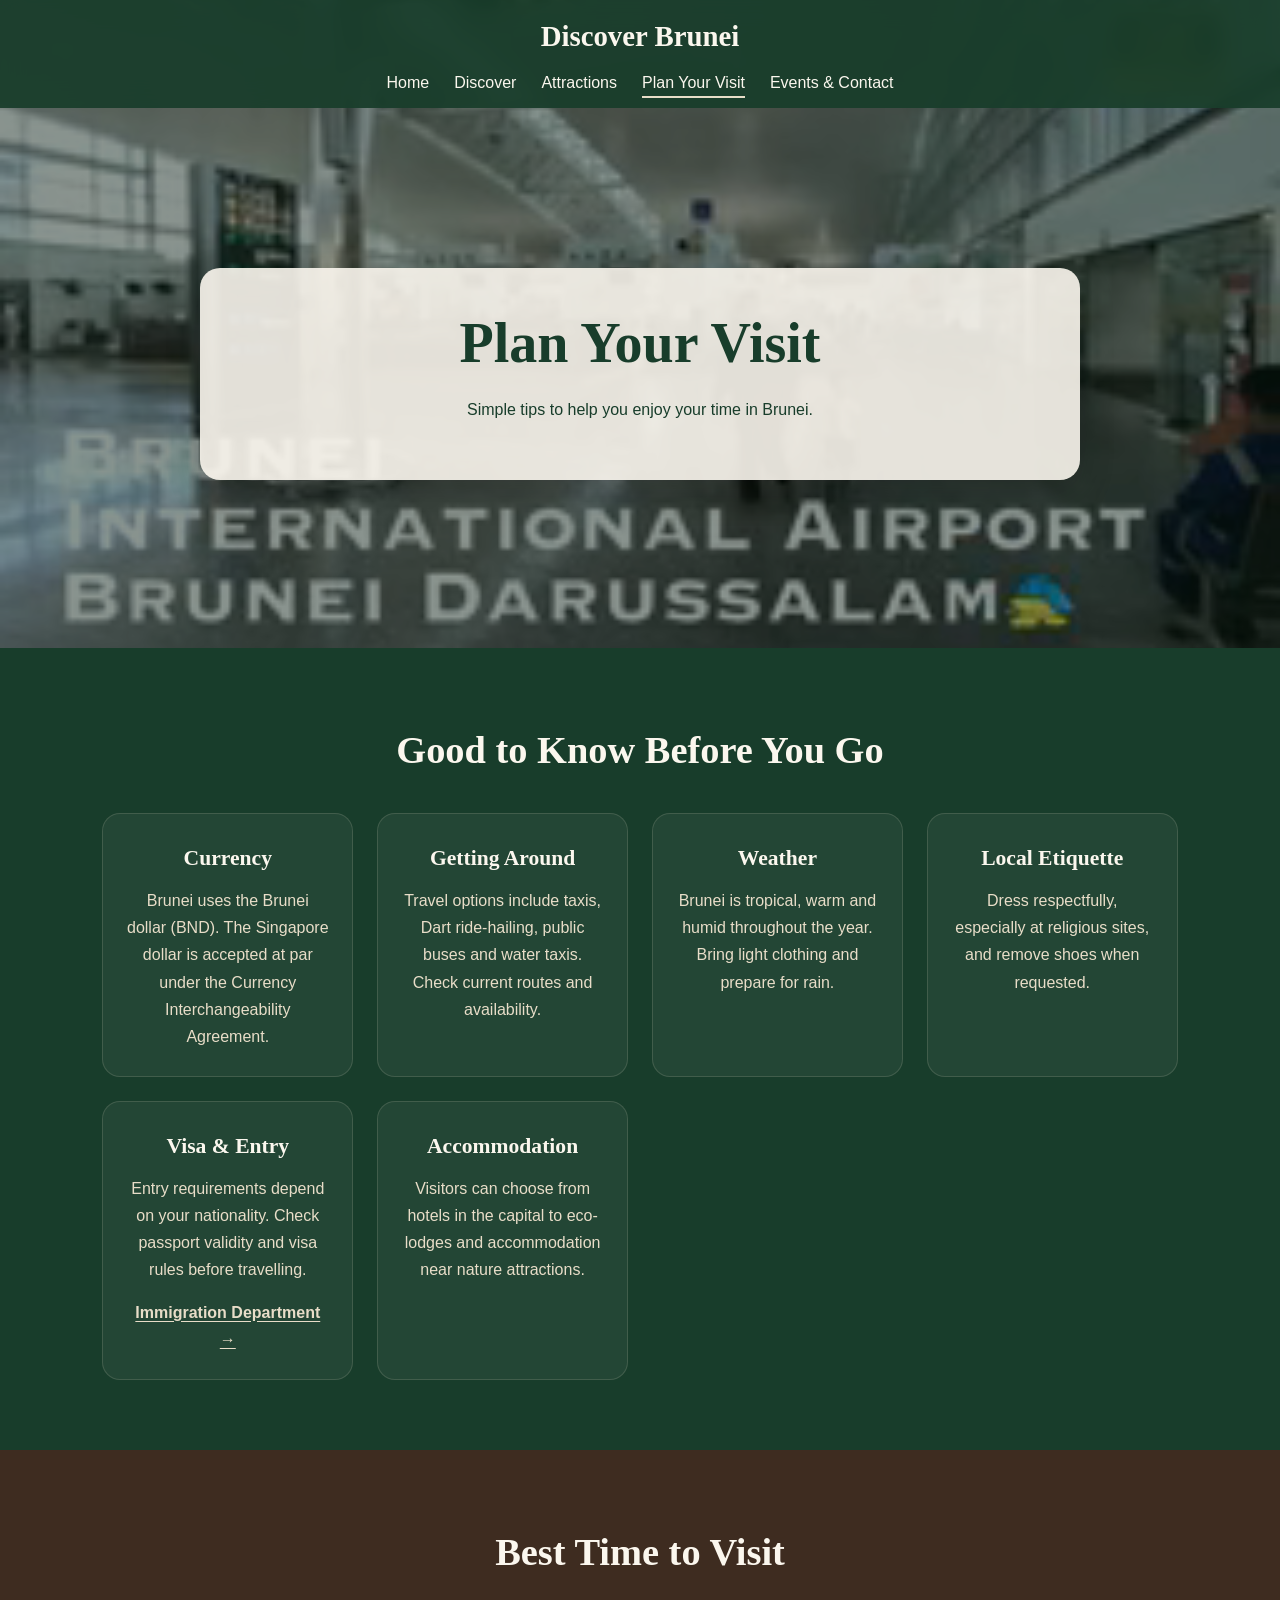
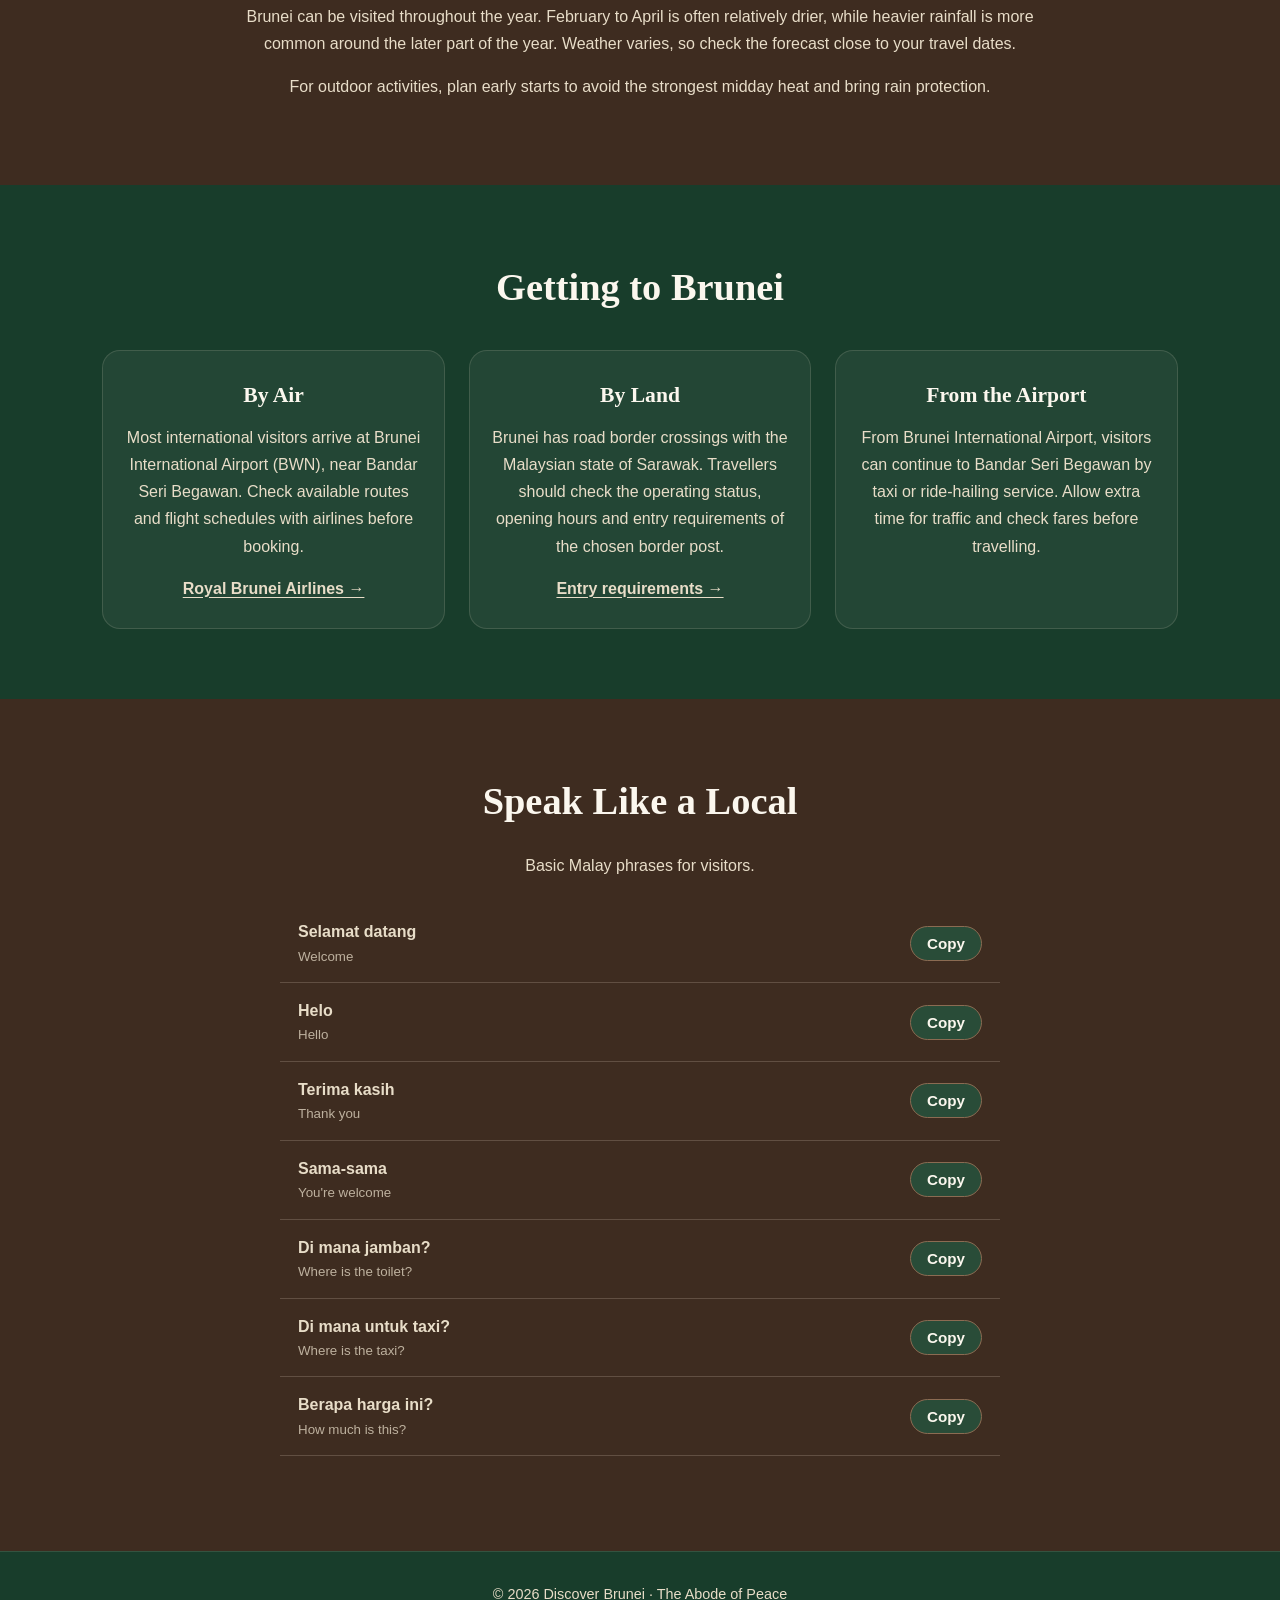
==== visit.html @ 04b5be1a "Upload Discover Brunei website" ====
<!DOCTYPE html>
<html lang="en">
<head>
  <meta charset="UTF-8">
  <meta name="viewport" content="width=device-width, initial-scale=1">
  <meta name="theme-color" content="#183D2B">
  <title>Discover Brunei | Plan Your Visit</title>
  <link rel="stylesheet" href="style.css">
</head>
<body>

<a class="skip-link" href="#main">Skip to content</a>

<header>
  <nav class="navbar" aria-label="Main navigation">
    <a class="logo" href="index.html">Discover Brunei</a>

    <button class="menu-toggle" type="button" aria-label="Open navigation menu" aria-expanded="false" aria-controls="site-menu">
      <span class="hamburger"></span>
    </button>

    <ul class="nav-links" id="site-menu">
      <li><a href="index.html">Home</a></li>
      <li><a href="discover.html">Discover</a></li>
      <li><a href="attractions.html">Attractions</a></li>
      <li><a href="visit.html" aria-current="page">Plan Your Visit</a></li>
      <li><a href="contact.html">Events & Contact</a></li>
    </ul>
  </nav>
</header>

<main id="main">

<section class="hero short">
  <video class="bg-video" autoplay muted loop playsinline preload="metadata" aria-hidden="true">
    <source src="video/visitBruneiVideo.mp4" type="video/mp4">
  </video>

  <div class="hero-overlay"></div>

  <div class="hero-text">
    <h1>Plan Your Visit</h1>
    <p>Simple tips to help you enjoy your time in Brunei.</p>
  </div>
</section>

<section class="section">
  <h2>Good to Know Before You Go</h2>

  <div class="grid">
    <article class="card">
      <h3>Currency</h3>
      <p>Brunei uses the Brunei dollar (BND). The Singapore dollar is accepted at par under the Currency Interchangeability Agreement.</p>
    </article>

    <article class="card">
      <h3>Getting Around</h3>
      <p>Travel options include taxis, Dart ride-hailing, public buses and water taxis. Check current routes and availability.</p>
    </article>

    <article class="card">
      <h3>Weather</h3>
      <p>Brunei is tropical, warm and humid throughout the year. Bring light clothing and prepare for rain.</p>
    </article>

    <article class="card">
      <h3>Local Etiquette</h3>
      <p>Dress respectfully, especially at religious sites, and remove shoes when requested.</p>
    </article>

    <article class="card">
      <h3>Visa & Entry</h3>
      <p>Entry requirements depend on your nationality. Check passport validity and visa rules before travelling.</p>
      <a class="ext-link" href="https://www.immigration.gov.bn" target="_blank" rel="noopener noreferrer">Immigration Department →</a>
    </article>

    <article class="card">
      <h3>Accommodation</h3>
      <p>Visitors can choose from hotels in the capital to eco-lodges and accommodation near nature attractions.</p>
    </article>
  </div>
</section>

<section class="section brown">
  <h2>Best Time to Visit</h2>

  <div class="narrow">
    <p>Brunei can be visited throughout the year. February to April is often relatively drier, while heavier rainfall is more common around the later part of the year. Weather varies, so check the forecast close to your travel dates.</p>

    <p>For outdoor activities, plan early starts to avoid the strongest midday heat and bring rain protection.</p>
  </div>
</section>

<section class="section">
  <h2>Getting to Brunei</h2>

  <div class="grid">
    <article class="card">
      <h3>By Air</h3>
      <p>Most international visitors arrive at Brunei International Airport (BWN), near Bandar Seri Begawan. Check available routes and flight schedules with airlines before booking.</p>
      <a class="ext-link" href="https://www.flybrunei.com" target="_blank" rel="noopener noreferrer">Royal Brunei Airlines →</a>
    </article>

    <article class="card">
      <h3>By Land</h3>
      <p>Brunei has road border crossings with the Malaysian state of Sarawak. Travellers should check the operating status, opening hours and entry requirements of the chosen border post.</p>
      <a class="ext-link" href="https://www.immigration.gov.bn" target="_blank" rel="noopener noreferrer">Entry requirements →</a>
    </article>

    <article class="card">
      <h3>From the Airport</h3>
      <p>From Brunei International Airport, visitors can continue to Bandar Seri Begawan by taxi or ride-hailing service. Allow extra time for traffic and check fares before travelling.</p>
    </article>
  </div>
</section>

<section class="section brown">
  <h2>Speak Like a Local</h2>
  <p class="intro">Basic Malay phrases for visitors.</p>

  <ul class="phrases">
    <li><span><strong>Selamat datang</strong><small>Welcome</small></span><button class="copy" data-text="Selamat datang" type="button">Copy</button></li>
    <li><span><strong>Helo</strong><small>Hello</small></span><button class="copy" data-text="Helo" type="button">Copy</button></li>
    <li><span><strong>Terima kasih</strong><small>Thank you</small></span><button class="copy" data-text="Terima kasih" type="button">Copy</button></li>
    <li><span><strong>Sama-sama</strong><small>You're welcome</small></span><button class="copy" data-text="Sama-sama" type="button">Copy</button></li>
    <li><span><strong>Di mana jamban?</strong><small>Where is the toilet?</small></span><button class="copy" data-text="Di mana jamban?" type="button">Copy</button></li>
    <li><span><strong>Di mana untuk taxi?</strong><small>Where is the taxi?</small></span><button class="copy" data-text="Di mana untuk taxi?" type="button">Copy</button></li>
    <li><span><strong>Berapa harga ini?</strong><small>How much is this?</small></span><button class="copy" data-text="Berapa harga ini?" type="button">Copy</button></li>
  </ul>
</section>

</main>

<footer>
  <p>© 2026 Discover Brunei · The Abode of Peace</p>
</footer>

<script src="script.js"></script>
</body>
</html>
---- style.css ----
/* GENERAL SETTINGS */
:root {
    --dark-green: #183D2B;
    --green: #294C38;
    --brown: #8B6B52;
    --brown-dark: #3E2C20;
    --cream: #E8DDC8;
    --white: #FBF7EE;
}

* {
    margin: 0;
    padding: 0;
    box-sizing: border-box;
}

html {
    scroll-behavior: smooth;
}

body {
    font-family: Arial, sans-serif;
    background: var(--dark-green);
    color: var(--cream);
    line-height: 1.7;
    text-align: center;
    overflow-x: hidden;
}

img, video, iframe {
    max-width: 100%;
}

h1, h2, h3, .logo {
    font-family: Georgia, serif;
}

h1 {
    font-size: clamp(2.2rem, 5vw, 3.5rem);
    line-height: 1.2;
    margin-bottom: 18px;
}

h2 {
    color: var(--white);
    font-size: clamp(1.8rem, 4vw, 2.4rem);
    margin-bottom: 18px;
}

h3 {
    color: var(--white);
    font-size: 1.35rem;
    margin-bottom: 10px;
}

p {
    margin-bottom: 15px;
}

a {
    color: var(--cream);
    text-decoration: none;
}

/* NAVIGATION */
header {
    position: absolute;
    top: 0;
    left: 0;
    width: 100%;
    z-index: 50;
    background: rgba(24, 61, 43, 0.92);
    backdrop-filter: blur(12px);
}

.navbar {
    display: flex;
    flex-direction: column;
    align-items: center;
    padding: 12px 5%;
    gap: 8px;
}

.logo {
    color: var(--white);
    font-size: 1.8rem;
    font-weight: bold;
}

.nav-links {
    list-style: none;
    display: flex;
    flex-wrap: wrap;
    justify-content: center;
    gap: 8px 25px;
}

.nav-links a {
    color: var(--white);
    padding: 5px 0;
    border-bottom: 2px solid transparent;
}

.nav-links a:hover,
.nav-links a[aria-current="page"] {
    border-color: var(--cream);
}

/* HAMBURGER MENU */
.menu-toggle {
    display: none;
}

/* HERO SECTION */
.hero {
    position: relative;
    isolation: isolate;
    display: flex;
    align-items: center;
    justify-content: center;
    min-height: 88vh;
    padding: 170px 8% 70px;
    overflow: hidden;
    background: #526b5b;
}

.hero.short {
    min-height: 72vh;
}

.bg-video {
    position: absolute;
    inset: 0;
    width: 100%;
    height: 100%;
    object-fit: cover;
    max-width: none;
    z-index: -2;
}

.hero-overlay {
    position: absolute;
    inset: 0;
    background: rgba(10, 30, 20, 0.48);
    z-index: -1;
}

.hero-text {
    width: min(100%, 880px);
    padding: clamp(22px, 4vw, 42px);
    background: rgba(251, 247, 238, 0.9);
    border-radius: 20px;
    color: var(--dark-green);
    box-shadow: 0 12px 35px #0003;
}

.hero-text h1,
.hero-text p {
    color: var(--dark-green);
}

.eyebrow,
.subtitle {
    color: var(--green);
    font-weight: bold;
    letter-spacing: 3px;
    font-size: 0.82rem;
}

.hero-buttons {
    display: flex;
    justify-content: center;
    flex-wrap: wrap;
    gap: 12px;
    margin-top: 20px;
}

/* BUTTONS */
.btn, button {
    display: inline-block;
    padding: 11px 24px;
    border: 1px solid var(--brown);
    border-radius: 40px;
    background: var(--green);
    color: var(--white);
    font-size: 0.95rem;
    font-weight: bold;
    cursor: pointer;
}

.btn:hover, button:hover {
    background: var(--brown);
    color: white;
}

.btn-light {
    background: transparent;
    border-color: var(--dark-green);
    color: var(--dark-green);
}

/* CONTENT SECTIONS */
.section {
    width: 100%;
    padding: 70px 8%;
}

.brown {
    background: var(--brown-dark);
}

.narrow {
    max-width: 850px;
    margin: 0 auto;
}

.intro {
    max-width: 760px;
    margin: 0 auto 20px;
}

.grid {
    display: grid;
    grid-template-columns: repeat(auto-fit, minmax(min(250px, 100%), 1fr));
    gap: 24px;
    width: 100%;
    max-width: 1120px;
    margin: 30px auto 0;
}

.card {
    padding: 26px 22px;
    min-width: 0;
    background: #ffffff0d;
    border: 1px solid #e8ddc826;
    border-radius: 18px;
}

.card p:last-child {
    margin-bottom: 0;
}

.content-image {
    display: block;
    width: 100%;
    max-height: 240px;
    object-fit: cover;
    border-radius: 14px;
    margin: 0 auto 16px;
}

.two-column {
    display: grid;
    grid-template-columns: repeat(2, minmax(0, 1fr));
    gap: 25px;
    align-items: center;
    max-width: 1100px;
    margin: 25px auto;
}

/* PHOTO ROW */
.photo-row {
    display: grid;
    grid-template-columns: repeat(auto-fit, minmax(min(220px, 100%), 1fr));
    gap: 18px;
    max-width: 1000px;
    margin: 30px auto 0;
}

.photo-row img {
    display: block;
    width: 100%;
    height: 200px;
    object-fit: cover;
    border-radius: 14px;
}

/* HISTORY */
.history-list {
    text-align: left;
    margin: 25px auto;
    padding-left: 28px;
}

.history-list li {
    padding: 9px 0;
}

/* ATTRACTIONS */
.attractions-section {
    padding: 70px clamp(18px, 5vw, 80px);
}

.filter-group {
    display: flex;
    justify-content: center;
    flex-wrap: wrap;
    gap: 10px;
    margin: 25px auto;
}

.filter-btn.active {
    background: var(--brown);
    border-color: var(--cream);
}

.attractions-grid {
    display: grid;
    grid-template-columns: repeat(3, minmax(0, 1fr));
    gap: 22px;
    max-width: 1320px;
    margin: 30px auto;
}

.attraction-card {
    display: flex;
    flex-direction: column;
    align-items: center;
    padding: 17px;
    min-width: 0;
    background: #ffffff0d;
    border: 1px solid #e8ddc826;
    border-radius: 18px;
}

.attraction-card[hidden] {
    display: none;
}

.attraction-image {
    width: 100%;
    height: 185px;
    object-fit: cover;
    border-radius: 13px;
    margin-bottom: 15px;
}

.attraction-card p {
    font-size: 0.94rem;
}

.attraction-card .show-map {
    margin-top: auto;
}

/* MAP */
.map {
    display: block;
    width: 100%;
    max-width: 1000px;
    height: 420px;
    margin: 25px auto 0;
    border: 0;
    border-radius: 16px;
}

/* MALAY PHRASES */
.phrases {
    list-style: none;
    max-width: 720px;
    margin: 25px auto;
}

.phrases li {
    display: flex;
    justify-content: space-between;
    align-items: center;
    gap: 15px;
    padding: 14px 18px;
    border-bottom: 1px solid #e8ddc833;
    text-align: left;
}

.phrases small {
    display: block;
    opacity: 0.75;
}

.copy {
    padding: 8px 16px;
}

/* CONTACT FORM */
.contact-form {
    max-width: 700px;
    margin: 28px auto 0;
    text-align: left;
    padding: 28px;
    border: 1px solid #e8ddc826;
    border-radius: 18px;
    background: #ffffff0d;
}

.contact-form label {
    display: block;
    margin: 13px 0 5px;
    font-weight: bold;
}

.contact-form input,
.contact-form textarea {
    display: block;
    width: 100%;
    padding: 12px 14px;
    color: var(--white);
    background: #0003;
    border: 1px solid #e8ddc855;
    border-radius: 9px;
    font: inherit;
}

.contact-form textarea {
    min-height: 130px;
    resize: vertical;
}

.contact-form button {
    margin-top: 16px;
}

.form-message {
    margin-top: 12px;
}

.form-message.error,
.contact-form [aria-invalid="true"] {
    color: #ffd0c8;
    border-color: #ffd0c8;
}

.contact-details {
    margin-top: 30px;
}

.contact-details p {
    margin-bottom: 8px;
}

.contact-note {
    margin-top: 30px;
}

.ext-link {
    text-decoration: underline;
    text-underline-offset: 3px;
    font-weight: bold;
}

/* SOURCES */
.sources {
    max-width: 850px;
    margin: 20px auto 0;
    padding-left: 22px;
    text-align: left;
    font-size: 0.92rem;
}

.sources li {
    padding: 4px 0;
    overflow-wrap: anywhere;
}

/* FOOTER */
footer {
    padding: 30px 8%;
    border-top: 1px solid #e8ddc822;
    font-size: 0.9rem;
}

footer p {
    margin: 0;
}

/* ACCESSIBILITY */
.skip-link {
    position: absolute;
    top: 0;
    left: -9999px;
    z-index: 100;
    padding: 10px 18px;
    background: var(--white);
    color: var(--dark-green);
    font-weight: bold;
}

.skip-link:focus {
    left: 12px;
}

a:focus-visible,
button:focus-visible,
input:focus-visible,
textarea:focus-visible {
    outline: 3px solid #ffd166;
    outline-offset: 3px;
}

/* MOBILE RESPONSIVE */
@media (max-width: 900px) {
    .attractions-grid {
        grid-template-columns: repeat(2, minmax(0, 1fr));
    }
}

@media (max-width: 768px) {
    .navbar {
        position: relative;
        flex-direction: row;
        justify-content: space-between;
        padding: 12px 5%;
    }

    .menu-toggle {
        display: block;
        padding: 10px;
        background: transparent;
        border: 0;
    }

    .hamburger,
    .hamburger::before,
    .hamburger::after {
        display: block;
        width: 25px;
        height: 3px;
        background: var(--cream);
        position: relative;
    }

    .hamburger::before,
    .hamburger::after {
        content: "";
        position: absolute;
        left: 0;
    }

    .hamburger::before {
        top: -8px;
    }

    .hamburger::after {
        top: 8px;
    }

    .nav-links {
        display: none;
        position: absolute;
        top: 100%;
        left: 0;
        width: 100%;
        padding: 18px;
        background: var(--dark-green);
        flex-direction: column;
        gap: 12px;
    }

    .nav-links.active {
        display: flex;
    }

    .hero {
        min-height: 78vh;
        padding: 155px 5% 55px;
    }

    .hero.short {
        min-height: 66vh;
    }

    .section {
        padding: 55px 5%;
    }

    .two-column {
        grid-template-columns: 1fr;
    }
}

@media (max-width: 600px) {
    .attractions-grid {
        grid-template-columns: 1fr;
        max-width: 430px;
    }

    .attraction-image {
        height: 220px;
    }

    .phrases li {
        padding: 12px 5px;
    }
}

/* REDUCED MOTION */
@media (prefers-reduced-motion: reduce) {
    *,
    *::before,
    *::after {
        scroll-behavior: auto !important;
        animation-duration: 0.01ms !important;
        transition-duration: 0.01ms !important;
    }
}
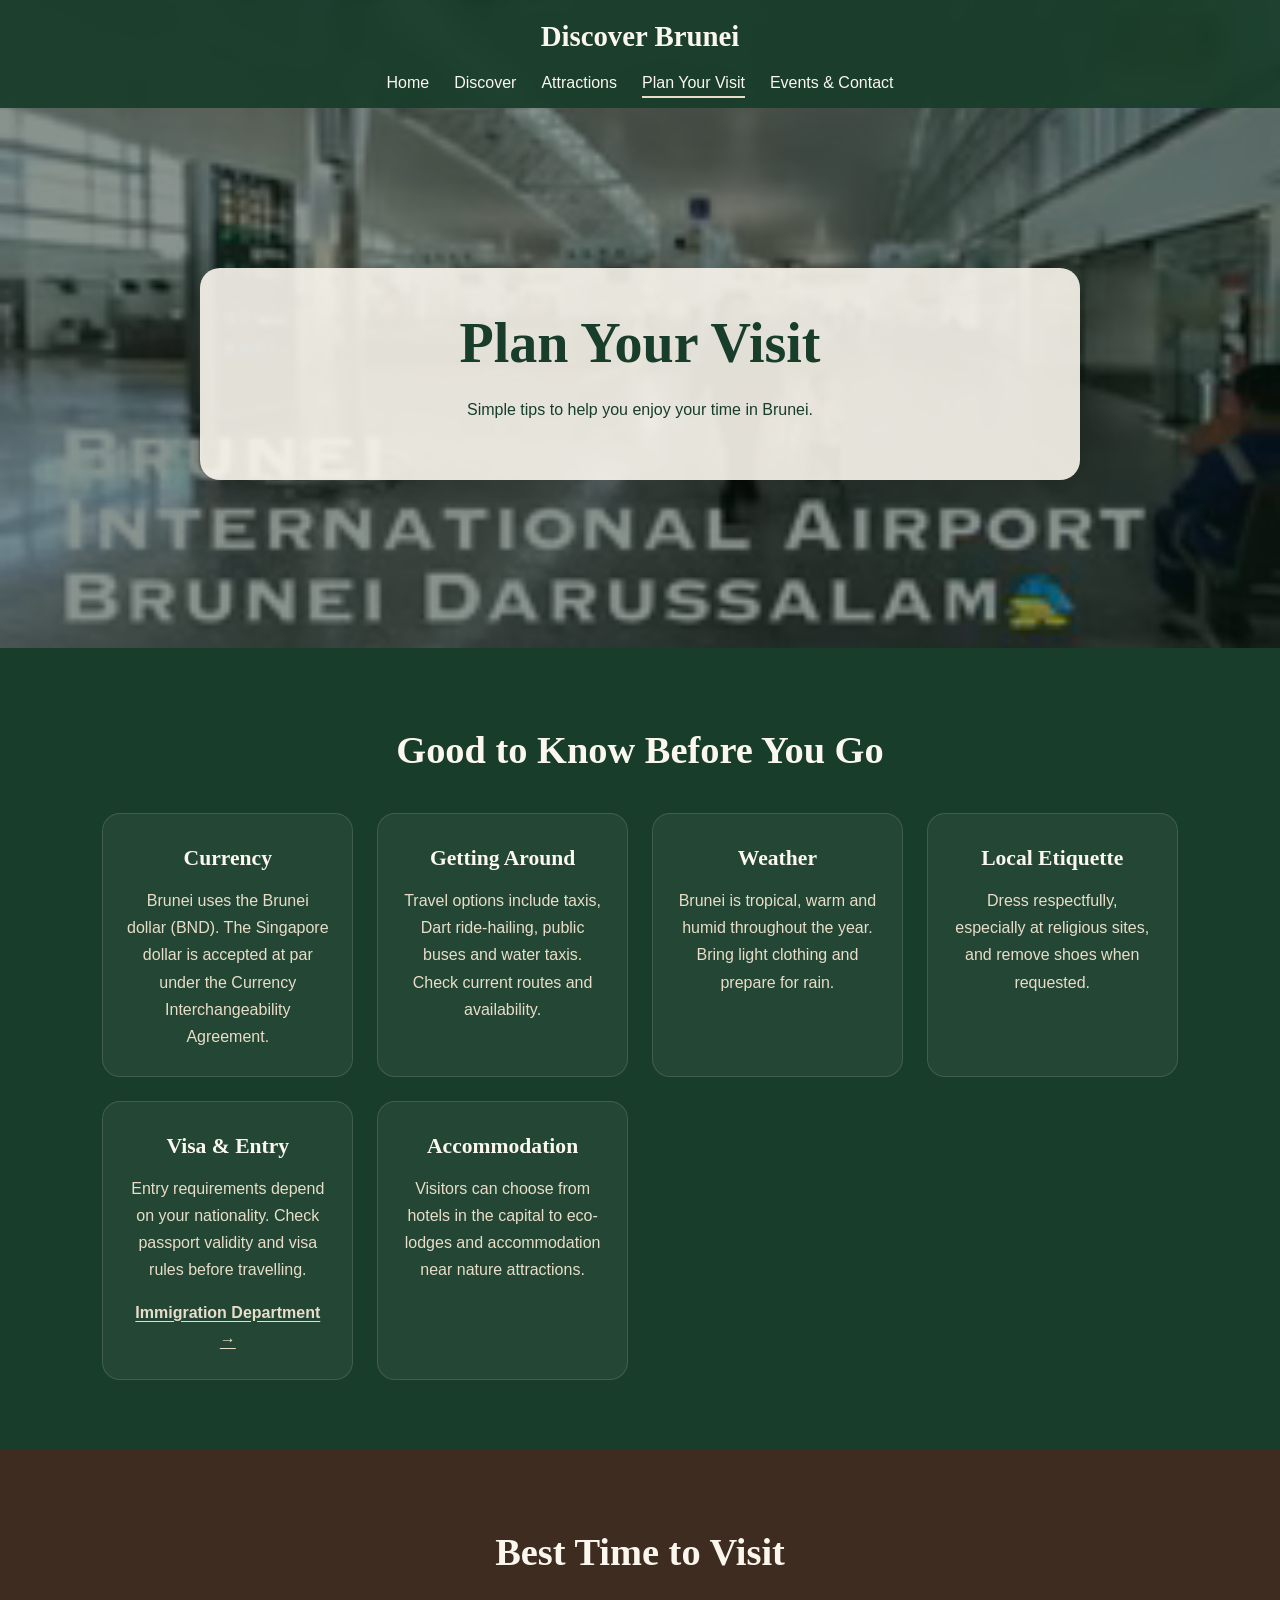
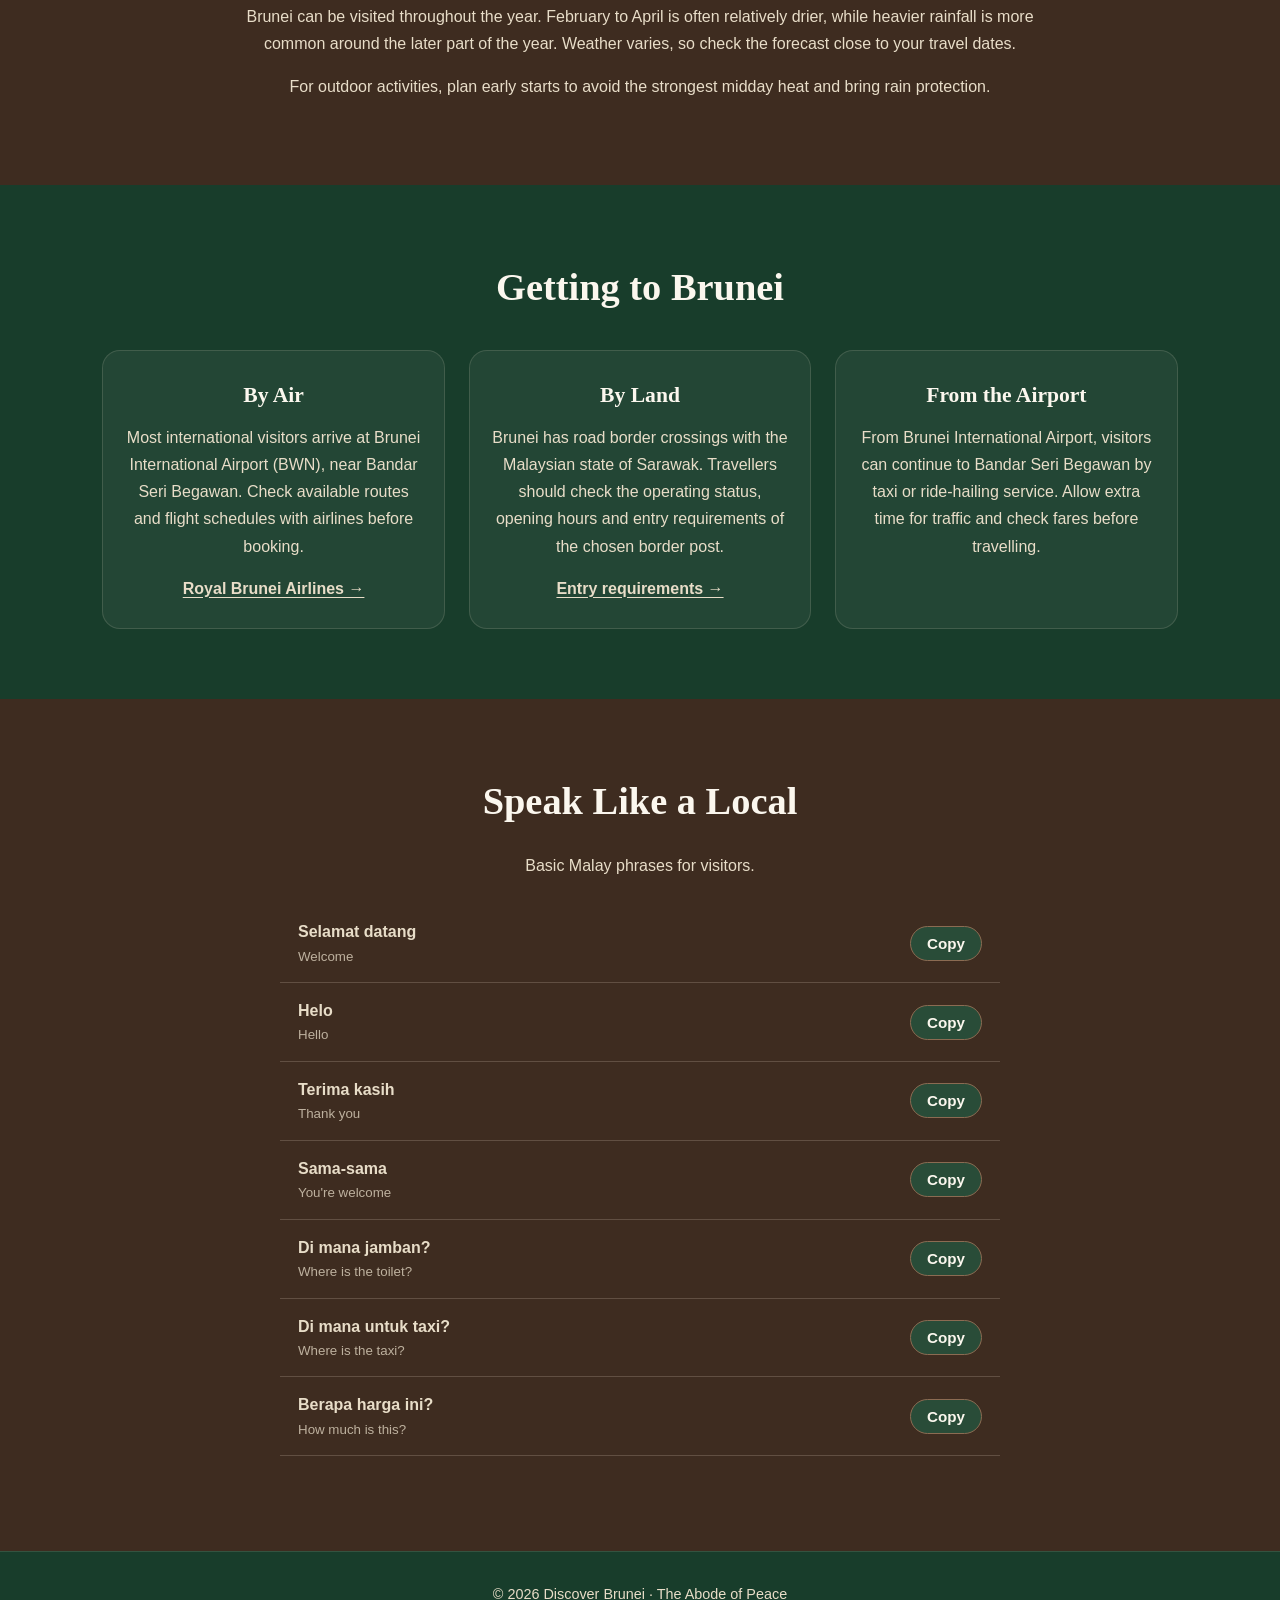
==== commit 23493fd6: "Update Royal Brunei Airlines link with new URL" ====
--- a/visit.html
+++ b/visit.html
@@ -98,7 +98,7 @@
     <article class="card">
       <h3>By Air</h3>
       <p>Most international visitors arrive at Brunei International Airport (BWN), near Bandar Seri Begawan. Check available routes and flight schedules with airlines before booking.</p>
-      <a class="ext-link" href="https://www.flybrunei.com" target="_blank" rel="noopener noreferrer">Royal Brunei Airlines →</a>
+      <a class="ext-link" href="https://www.flyroyalbrunei.com/en-bn/flights-from-bandar-seri-begawan?utm_source=Google&utm_medium=paid+media&utm_campaign=RBA_2024_OR-BWN_Search_Flightbooking&campaign_ID=20989588445&gclickId_identifier=CjwKCAiA5Y_YBhBbEiwAK5Dl7aSYsMvR885V43aIwsn4Z50sY0Lp73yAA0Jo_swzCr2y_95WZa9BhRoCJWoQAvD_BwE&placement_id_identifier=&key_word_identifier=rba%20flight&ad_group_id_identifier=167544656112&gad_source=1&gad_campaignid=20989588445&gbraid=0AAAAADoEuGcdwYPRzHSNXvysGiQp2F3Wj&gclid=CjwKCAiA5Y_YBhBbEiwAK5Dl7aSYsMvR885V43aIwsn4Z50sY0Lp73yAA0Jo_swzCr2y_95WZa9BhRoCJWoQAvD_BwE" target="_blank" rel="noopener noreferrer">Royal Brunei Airlines →</a>
     </article>
 
     <article class="card">
@@ -137,4 +137,4 @@
 
 <script src="script.js"></script>
 </body>
-</html>+</html>
